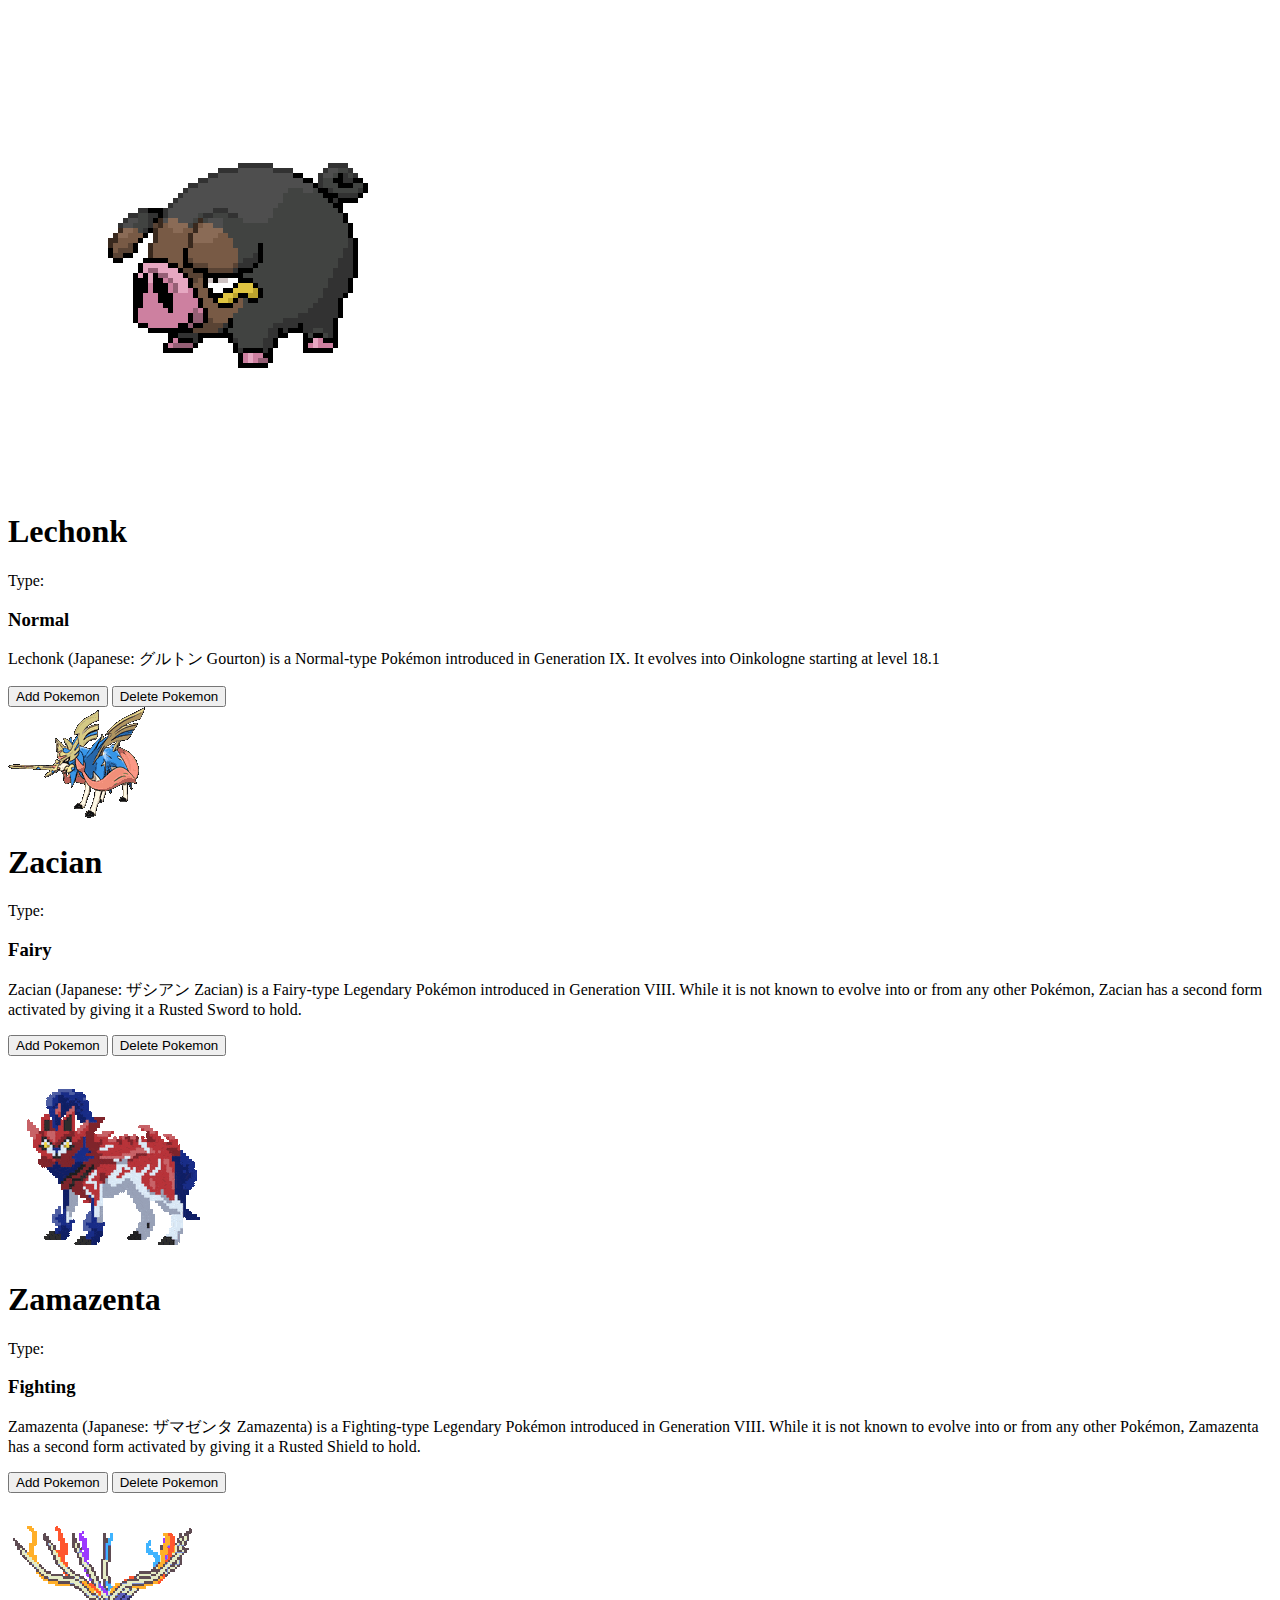
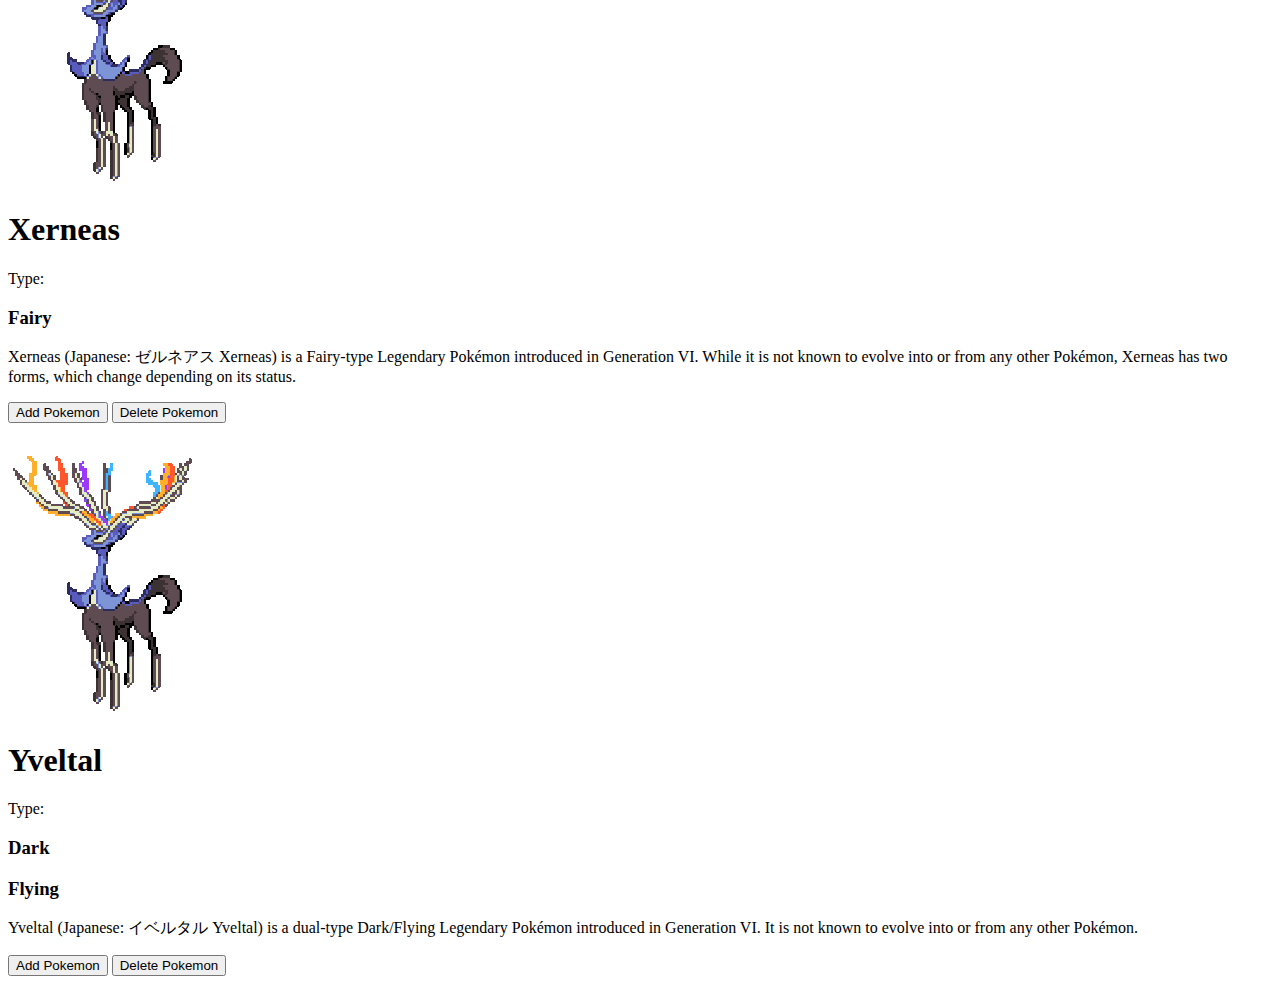
==== Manzano_Sales_TSA5.html @ ab1de2ac "Add files via upload" ====
<!DOCTYPE html>
<html lang="en">
<head>
    <title>Manazano_Sales_TSA5</title>
    <link rel="stylesheet" href="cards.css" />
</head>

<body>
    <div class="container">
        <div class="card">
            <div class="image card">
                <img class="legif" src="lechonk.gif" alt="lechonk">
            </div>
            <div class="black">
                <h1 class="name">Lechonk</h1>
                <p class="type">Type:</p>
                <h3 class="type1">Normal</h3>
                <h3 class="type2"></h3>
                <p class="desc">Lechonk (Japanese: グルトン Gourton) is a Normal-type Pokémon introduced in Generation IX.

                    It evolves into Oinkologne starting at level 18.1</p>
                <div class="buttons">
                    <button class="add">Add Pokemon</button>
                    <button class="del">Delete Pokemon</button>
                </div>
            </div>
        </div>
    </div>

    <div class="container2">
        <div class="card">
            <div class="image card">
                <img class="zacgif" src="zacian.gif" alt="zacian">
            </div>
            <div class="blue">
                <h1 class="name">Zacian</h1>
                <p class="type">Type:</p>
                <h3 class="type1">Fairy</h3>
                <h3 class="type2"></h3>
                <p class="desc">Zacian (Japanese: ザシアン Zacian) is a Fairy-type Legendary Pokémon introduced in Generation VIII.

                    While it is not known to evolve into or from any other Pokémon, Zacian has a second form activated by giving it a Rusted Sword to hold.</p>
                <div class="buttons">
                    <button class="add">Add Pokemon</button>
                    <button class="del">Delete Pokemon</button>
                </div>
            </div>
        </div>
    </div>

    <div class="container3">
        <div class="card">
            <div class="image card">
                <img class="zamgif" src="zamazenta.gif" alt="zamazenta">
            </div>
            <div class="red">
                <h1 class="name">Zamazenta</h1>
                <p class="type">Type:</p>
                <h3 class="type1">Fighting</h3>
                <h3 class="type2"></h3>
                <p class="desc">Zamazenta (Japanese: ザマゼンタ Zamazenta) is a Fighting-type Legendary Pokémon introduced in Generation VIII.

                    While it is not known to evolve into or from any other Pokémon, Zamazenta has a second form activated by giving it a Rusted Shield to hold.</p>
                <div class="buttons">
                    <button class="add">Add Pokemon</button>
                    <button class="del">Delete Pokemon</button>
                </div>
            </div>
        </div>
    </div>

    <div class="container4">
        <div class="card">
            <div class="image card">
                <img class="xergif" src="Xerneas.gif" alt="xerneas">
            </div>
            <div class="white">
                <h1 class="name">Xerneas</h1>
                <p class="type">Type:</p>
                <h3 class="type1">Fairy</h3>
                <h3 class="type2"></h3>
                <p class="desc">Xerneas (Japanese: ゼルネアス Xerneas) is a Fairy-type Legendary Pokémon introduced in Generation VI.

                    While it is not known to evolve into or from any other Pokémon, Xerneas has two forms, which change depending on its status.</p>
                <div class="buttons">
                    <button class="add">Add Pokemon</button>
                    <button class="del">Delete Pokemon</button>
                </div>
            </div>
        </div>
    </div>

    <div class="container5">
        <div class="card">
            <div class="image card">
                <img class="yvelgif" src="Xerneas.gif" alt="xerneas">
            </div>
            <div class="orange">
                <h1 class="name">Yveltal</h1>
                <p class="type">Type:</p>
                <h3 class="type1">Dark</h3>
                <h3 class="type2">Flying</h3>
                <p class="desc">Yveltal (Japanese: イベルタル Yveltal) is a dual-type Dark/Flying Legendary Pokémon introduced in Generation VI.

                    It is not known to evolve into or from any other Pokémon.</p>
                <div class="buttons">
                    <button class="add">Add Pokemon</button>
                    <button class="del">Delete Pokemon</button>
                </div>
            </div>
        </div>
    </div>
</body>
</html>
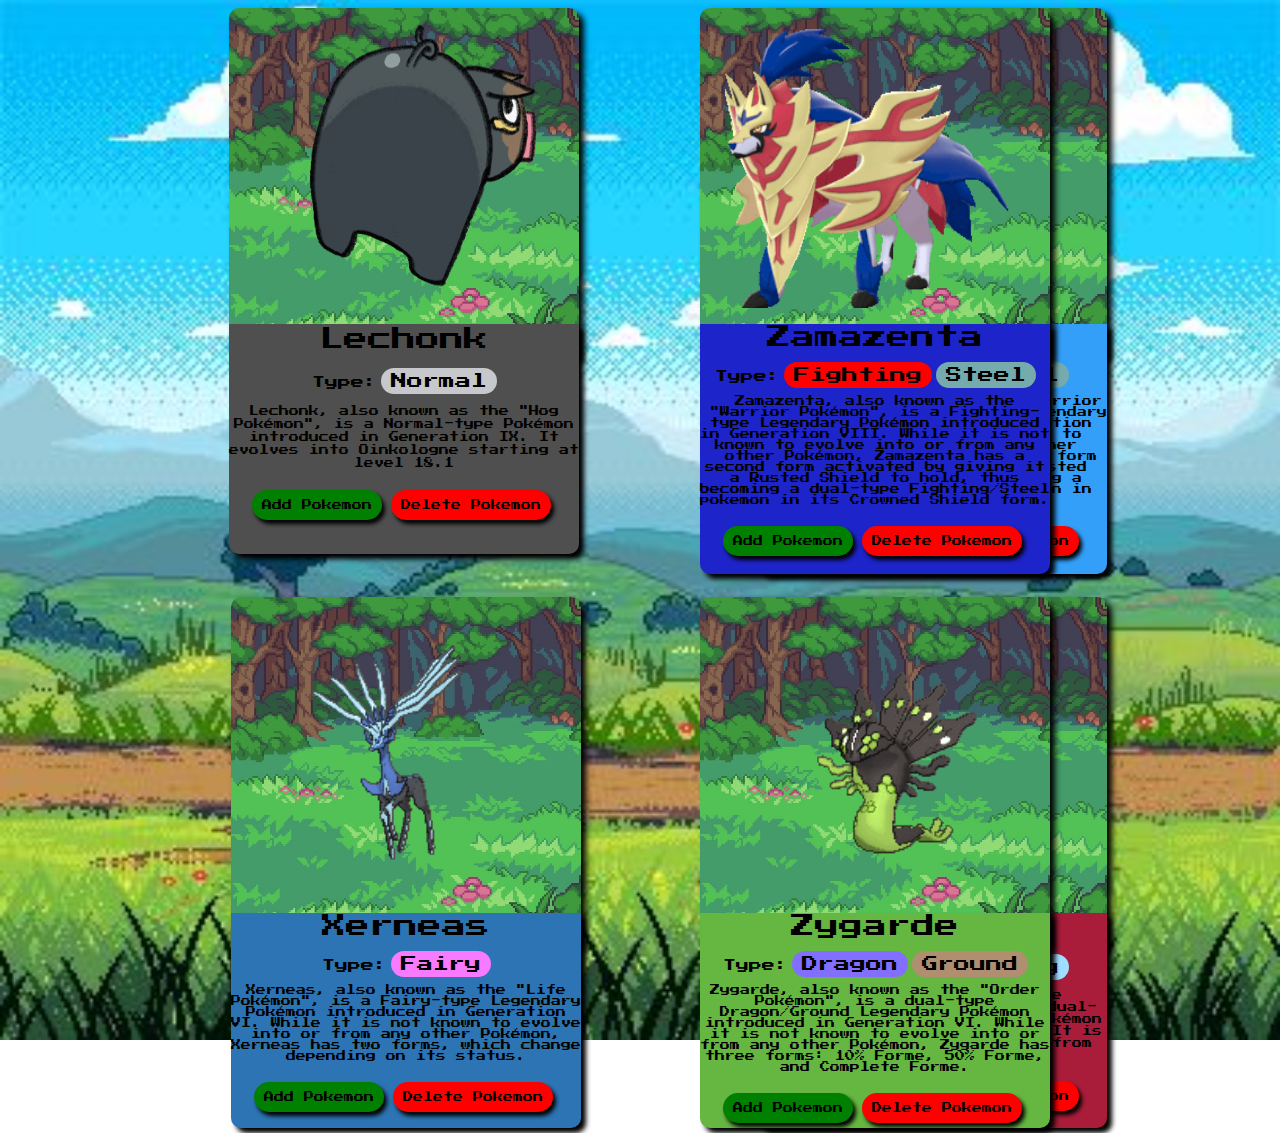
==== commit 1c16f54f: "Add files via upload" ====
--- a/Manzano_Sales_TSA5.html
+++ b/Manzano_Sales_TSA5.html
@@ -6,17 +6,17 @@
 </head>
 
 <body>
-    <div class="container">
+    <div class="container1">
         <div class="card">
             <div class="image card">
                 <img class="legif" src="lechonk.gif" alt="lechonk">
             </div>
-            <div class="black">
+            <div class="LechonkDescription">
                 <h1 class="name">Lechonk</h1>
                 <p class="type">Type:</p>
                 <h3 class="type1">Normal</h3>
                 <h3 class="type2"></h3>
-                <p class="desc">Lechonk (Japanese: グルトン Gourton) is a Normal-type Pokémon introduced in Generation IX.
+                <p class="desc">Lechonk, also known as the "Hog Pokémon", is a Normal-type Pokémon introduced in Generation IX.
 
                     It evolves into Oinkologne starting at level 18.1</p>
                 <div class="buttons">
@@ -30,16 +30,16 @@
     <div class="container2">
         <div class="card">
             <div class="image card">
-                <img class="zacgif" src="zacian.gif" alt="zacian">
+                <img class="xergif" src="xerneas.gif" alt="xerneas">
             </div>
-            <div class="blue">
-                <h1 class="name">Zacian</h1>
+            <div class="XerneasDescription">
+                <h1 class="name">Xerneas</h1>
                 <p class="type">Type:</p>
                 <h3 class="type1">Fairy</h3>
                 <h3 class="type2"></h3>
-                <p class="desc">Zacian (Japanese: ザシアン Zacian) is a Fairy-type Legendary Pokémon introduced in Generation VIII.
+                <p class="desc">Xerneas, also known as the "Life Pokémon", is a Fairy-type Legendary Pokémon introduced in Generation VI.
 
-                    While it is not known to evolve into or from any other Pokémon, Zacian has a second form activated by giving it a Rusted Sword to hold.</p>
+                    While it is not known to evolve into or from any other Pokémon, Xerneas has two forms, which change depending on its status.</p>
                 <div class="buttons">
                     <button class="add">Add Pokemon</button>
                     <button class="del">Delete Pokemon</button>
@@ -51,16 +51,16 @@
     <div class="container3">
         <div class="card">
             <div class="image card">
-                <img class="zamgif" src="zamazenta.gif" alt="zamazenta">
+                <img class="yvelgif" src="yveltal.gif" alt="Yveltal">
             </div>
-            <div class="red">
-                <h1 class="name">Zamazenta</h1>
+            <div class="YveltalDescription">
+                <h1 class="name">Yveltal</h1>
                 <p class="type">Type:</p>
-                <h3 class="type1">Fighting</h3>
-                <h3 class="type2"></h3>
-                <p class="desc">Zamazenta (Japanese: ザマゼンタ Zamazenta) is a Fighting-type Legendary Pokémon introduced in Generation VIII.
+                <h3 class="type1">Dark</h3>
+                <h3 class="type2">Flying</h3>
+                <p class="desc">Yveltal, also known as the "Destruction Pokémon", is a dual-type Dark/Flying Legendary Pokémon introduced in Generation VI.
 
-                    While it is not known to evolve into or from any other Pokémon, Zamazenta has a second form activated by giving it a Rusted Shield to hold.</p>
+                    It is not known to evolve into or from any other Pokémon.</p>
                 <div class="buttons">
                     <button class="add">Add Pokemon</button>
                     <button class="del">Delete Pokemon</button>
@@ -72,16 +72,16 @@
     <div class="container4">
         <div class="card">
             <div class="image card">
-                <img class="xergif" src="Xerneas.gif" alt="xerneas">
+                <img class="zacgif" src="zacian.gif" alt="zacian">
             </div>
-            <div class="white">
-                <h1 class="name">Xerneas</h1>
+            <div class="ZacianDescription">
+                <h1 class="name">Zacian</h1>
                 <p class="type">Type:</p>
                 <h3 class="type1">Fairy</h3>
-                <h3 class="type2"></h3>
-                <p class="desc">Xerneas (Japanese: ゼルネアス Xerneas) is a Fairy-type Legendary Pokémon introduced in Generation VI.
+                <h3 class="type2">Steel</h3>
+                <p class="desc">Zacian, also known as the "Warrior Pokémon", is a Fairy-type Legendary Pokémon introduced in Generation VIII.
 
-                    While it is not known to evolve into or from any other Pokémon, Xerneas has two forms, which change depending on its status.</p>
+                    While it is not known to evolve into or from any other Pokémon, Zacian has a second form activated by giving it a Rusted Sword to hold, thus becoming a dual-type Fairy/Steel pokemon in its Crowned Sword form.</p>
                 <div class="buttons">
                     <button class="add">Add Pokemon</button>
                     <button class="del">Delete Pokemon</button>
@@ -93,16 +93,37 @@
     <div class="container5">
         <div class="card">
             <div class="image card">
-                <img class="yvelgif" src="Xerneas.gif" alt="xerneas">
+                <img class="zamgif" src="zamazenta.gif" alt="zamazenta">
             </div>
-            <div class="orange">
-                <h1 class="name">Yveltal</h1>
+            <div class="ZamazentaDescription">
+                <h1 class="name">Zamazenta</h1>
                 <p class="type">Type:</p>
-                <h3 class="type1">Dark</h3>
-                <h3 class="type2">Flying</h3>
-                <p class="desc">Yveltal (Japanese: イベルタル Yveltal) is a dual-type Dark/Flying Legendary Pokémon introduced in Generation VI.
+                <h3 class="type1">Fighting</h3>
+                <h3 class="type2">Steel</h3>
+                <p class="desc">Zamazenta, also known as the "Warrior Pokémon", is a Fighting-type Legendary Pokémon introduced in Generation VIII.
 
-                    It is not known to evolve into or from any other Pokémon.</p>
+                    While it is not known to evolve into or from any other Pokémon, Zamazenta has a second form activated by giving it a Rusted Shield to hold, thus becoming a dual-type Fighting/Steel pokemon in its Crowned Shield form.</p>
+                <div class="buttons">
+                    <button class="add">Add Pokemon</button>
+                    <button class="del">Delete Pokemon</button>
+                </div>
+            </div>
+        </div>
+    </div>
+
+    <div class="container6">
+        <div class="card">
+            <div class="image card">
+                <img class="zyggif" src="zygarde.gif" alt="zygarde">
+            </div>
+            <div class="ZygardeDescription">
+                <h1 class="name">Zygarde</h1>
+                <p class="type">Type:</p>
+                <h3 class="type1">Dragon</h3>
+                <h3 class="type2">Ground</h3>
+                <p class="desc">Zygarde, also known as the "Order Pokémon", is a dual-type Dragon/Ground Legendary Pokémon introduced in Generation VI.
+
+                    While it is not known to evolve into or from any other Pokémon, Zygarde has three forms: 10% Forme, 50% Forme, and Complete Forme.</p>
                 <div class="buttons">
                     <button class="add">Add Pokemon</button>
                     <button class="del">Delete Pokemon</button>
--- a/cards.css
+++ b/cards.css
@@ -0,0 +1,345 @@
+@import url('https://fonts.googleapis.com/css2?family=Press+Start+2P&display=swap');
+
+body{
+    background-image: url(Pokémon\ bg.jfif);
+    background-size: cover;
+    background-repeat: no-repeat;
+}
+
+.container1{
+    position: absolute;
+    left: 229px;
+    width: 350px;
+    height: 350px;
+    background-image: url(card\ bg.jpg);
+    background-position: center;
+    background-size: cover;
+    box-shadow: 5px 5px 6px;
+    border-top-left-radius: 10px;
+    border-top-right-radius: 10px;
+}
+
+.container2{
+    position: absolute;
+    top: 597px;
+    left: 231px;
+    width: 350px;
+    height: 350px;
+    background-image: url(card\ bg.jpg);
+    background-position: center;
+    background-size: cover;
+    box-shadow: 5px 5px 6px;
+    border-top-left-radius: 10px;
+    border-top-right-radius: 10px;
+}
+
+.container3{
+    position: absolute;
+    top: 597px;
+    left: 757px;
+    width: 350px;
+    height: 350px;
+    background-image: url(card\ bg.jpg);
+    background-position: center;
+    background-size: cover;
+    box-shadow: 5px 5px 6px;
+    border-top-left-radius: 10px;
+    border-top-right-radius: 10px;
+}
+
+.container4{
+    position: absolute;
+    left: 757px;
+    width: 350px;
+    height: 350px;
+    background-image: url(card\ bg.jpg);
+    background-position: center;
+    background-size: cover;
+    box-shadow: 5px 5px 6px;
+    border-top-left-radius: 10px;
+    border-top-right-radius: 10px;
+}
+
+.container5{
+    position: absolute;
+    right: 230px;
+    width: 350px;
+    height: 350px;
+    background-image: url(card\ bg.jpg);
+    background-position: center;
+    background-size: cover;
+    box-shadow: 5px 5px 6px;
+    border-top-left-radius: 10px;
+    border-top-right-radius: 10px;
+}
+
+.container6{
+    position: absolute;
+    right: 230px;
+    top: 597px;
+    width: 350px;
+    height: 350px;
+    background-image: url(card\ bg.jpg);
+    background-position: center;
+    background-size: cover;
+    box-shadow: 5px 5px 6px;
+    border-top-left-radius: 10px;
+    border-top-right-radius: 10px;
+}
+
+.legif{
+    height: 300px;
+    width: 300px;
+    align-items: center;
+}
+
+.zacgif{
+    height: 300px;
+    width: 300px;
+    align-items: center;
+}
+
+.zamgif{
+    height: 300px;
+    width: 300px;
+    align-items: center;
+}
+
+.xergif{
+    height: 300px;
+    width: 300px;
+    align-items: center;
+}
+
+.yvelgif{
+    height: 300px;
+    width: 300px;
+    align-items: center;
+}
+
+.zyggif{
+    height: 300px;
+    width: 300px;
+    align-items: center;
+}
+
+.card img{
+    display: block;
+    margin-left: auto;
+    margin-right: auto;
+    margin-top: auto;
+}
+
+.LechonkDescription{
+    background-color: #4F4F4F;
+    height: auto;
+    border-bottom-left-radius: 10px;
+    border-bottom-right-radius: 10px;
+    text-align: center;
+    height: 230px;
+    box-shadow: 5px 5px 5px;
+    line-height: 1.3;
+}
+
+.ZacianDescription{
+    background-color: #339FF9;
+    height: auto;
+    border-bottom-left-radius: 10px;
+    border-bottom-right-radius: 10px;
+    text-align: center;
+    height: 250px;
+    box-shadow: 5px 5px 5px;
+    line-height: 1.1;
+}
+
+.ZamazentaDescription{
+    background-color: #1D24CA;
+    height: auto;
+    border-bottom-left-radius: 10px;
+    border-bottom-right-radius: 10px;
+    text-align: center;
+    height: 250px;
+    box-shadow: 5px 5px 5px;
+    line-height: 1.1;
+}
+
+.XerneasDescription{
+    background-color: #2C74B3;
+    height: auto;
+    border-bottom-left-radius: 10px;
+    border-bottom-right-radius: 10px;
+    text-align: center;
+    height: 215px;
+    box-shadow: 5px 5px 5px;
+    line-height: 1.1;
+}
+
+.YveltalDescription{
+    background-color: #A91D3A;
+    height: auto;
+    border-bottom-left-radius: 10px;
+    border-bottom-right-radius: 10px;
+    text-align: center;
+    height: 215px;
+    box-shadow: 5px 5px 5px;
+    line-height: 1.2;
+}
+
+.ZygardeDescription{
+    background-color: #65B741;
+    height: auto;
+    border-bottom-left-radius: 10px;
+    border-bottom-right-radius: 10px;
+    text-align: center;
+    height: 215px;
+    box-shadow: 5px 5px 5px;
+    line-height: 1.1;
+}
+
+.LechonkDescription .type1{
+    background-color: #C7C8CC;
+    padding: 5px 10px;
+    border-radius: 30px;
+}
+
+.ZacianDescription .type1{
+    background-color: #F77AFF;
+    padding: 5px 10px;
+    border-radius: 30px;
+}
+
+.ZacianDescription .type2{
+    background-color: #76ABAE;
+    padding: 5px 10px;
+    border-radius: 30px;
+}
+
+.ZamazentaDescription .type1{
+    background-color: #ff0000;
+    padding: 5px 10px;
+    border-radius: 30px;
+}
+
+.ZamazentaDescription .type2{
+    background-color: #76ABAE;
+    padding: 5px 10px;
+    border-radius: 30px;
+}
+
+.XerneasDescription .type1{
+    background-color: #F77AFF;
+    padding: 5px 10px;
+    border-radius: 30px;
+}
+
+.YveltalDescription .type1{
+    background-color: #524C42;
+    padding: 5px 10px;
+    border-radius: 30px;
+}
+
+.YveltalDescription .type2{
+    background-color: #A0DEFF;
+    padding: 5px 10px;
+    border-radius: 30px;
+}
+
+.ZygardeDescription .type1{
+    background-color: #836FFF;
+    padding: 5px 10px;
+    border-radius: 30px;
+}
+
+.ZygardeDescription .type2{
+    background-color: #AF8F6F;
+    padding: 5px 10px;
+    border-radius: 30px;
+}
+
+.type{
+    display: inline;
+    font-size: small;
+}
+
+.type1{
+    display: inline;
+}
+
+.type2{
+    display: inline;
+}
+
+h1{
+    font-family: "Press Start 2P", system-ui;
+    font-weight: 200;
+    font-style: normal;
+    text-align: center;
+    font-size: x-large;
+}
+
+h3{
+    font-family: "Press Start 2P", system-ui;
+    font-weight: 200;
+    font-style: normal;
+    text-align: center;
+    font-size: medium;
+}
+
+p{
+    font-family: "Press Start 2P", system-ui;
+    font-weight: 200;
+    font-style: normal;
+    font-size: x-small;
+    text-align: center;
+
+}
+
+button{
+    font-family: "Press Start 2P", system-ui;
+    font-weight: 200;
+    font-style: normal;
+}
+
+.buttons .add{
+    display: inline;
+    background-color: green;
+    border-radius: 20px;
+    padding: 10px 10px;
+    border: none;
+    font-size: x-small;
+    box-shadow: 3px 4px 4px;
+    transition: 0.5s;
+}
+
+.buttons .add:hover{
+    display: inline;
+    background-color: darkgreen;
+    border-radius: 20px;
+    padding: 10px 10px;
+    border: none;
+    font-size: x-small;
+    box-shadow: 3px 4px 4px;
+}
+
+.buttons .del{
+    display: inline;
+    background-color: red;
+    border-radius: 20px;
+    margin: 10px 5px;
+    padding: 10px 10px;
+    border: none;
+    font-size: x-small;
+    box-shadow: 3px 4px 4px;
+    transition: 0.5s;
+}
+
+.buttons .del:hover{
+    display: inline;
+    background-color: darkred;
+    border-radius: 20px;
+    margin: 10px 5px;
+    padding: 10px 10px;
+    border: none;
+    font-size: x-small;
+    box-shadow: 3px 4px 4px;
+}